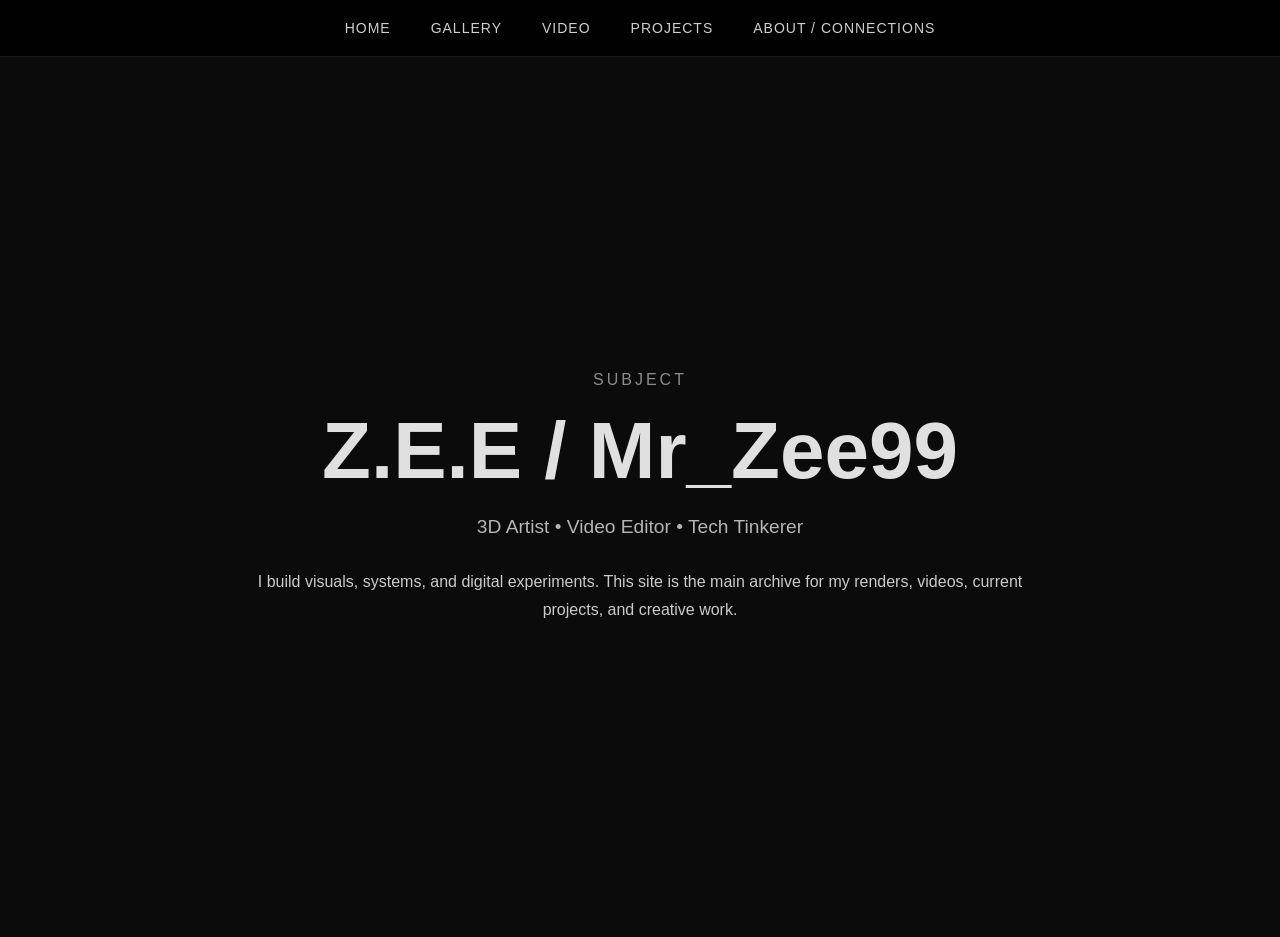
==== index.html @ e20576ad "Make index the standalone homepage" ====
<!DOCTYPE html>
<html lang="en">
<head>
  <meta charset="UTF-8" />
  <meta name="viewport" content="width=device-width, initial-scale=1.0" />
  <title>Azariah | Portfolio</title>
  <link rel="stylesheet" href="style.css" />
</head>

<body>

  <nav class="site-nav">
    <a href="index.html">Home</a>
    <a href="gallery.html">Gallery</a>
    <a href="video.html">Video</a>
    <a href="projects.html">Projects</a>
    <a href="about.html">About / Connections</a>
  </nav>

  <main class="home-section">
    <div class="home-content">
      <p class="eyebrow">Subject</p>
      <h1>Z.E.E / Mr_Zee99</h1>
      <p class="subtitle">3D Artist • Video Editor • Tech Tinkerer</p>
      <p class="home-copy">
        I build visuals, systems, and digital experiments. This site is the main archive for my renders,
        videos, current projects, and creative work.
      </p>
    </div>
  </main>

</body>
</html>
---- style.css ----
body {
  background: #0b0b0b;
  color: #e0e0e0;
  font-family: Arial, sans-serif;
  margin: 0;
  padding: 0;
  scroll-behavior: smooth;
}

/* NAVIGATION */
.site-nav {
  position: sticky;
  top: 0;
  z-index: 1000;

  display: flex;
  justify-content: center;
  gap: 40px;

  padding: 20px;
  background: rgba(0, 0, 0, 0.9);
  border-bottom: 1px solid rgba(255,255,255,0.08);
}

.site-nav a {
  color: #cfcfcf;
  text-decoration: none;
  text-transform: uppercase;
  font-size: 14px;
  letter-spacing: 1px;
}

/* HOME */
.home-section {
  min-height: 80vh;

  display: flex;
  align-items: center;
  justify-content: center;

  padding: 80px 20px;
}

.home-content {
  max-width: 800px;
  text-align: center;
}

.eyebrow {
  text-transform: uppercase;
  letter-spacing: 3px;
  opacity: 0.6;
}

.home-content h1 {
  font-size: 5rem;
  margin: 10px 0;
}

.subtitle {
  font-size: 1.2rem;
  opacity: 0.8;
}

.home-copy {
  margin-top: 30px;
  line-height: 1.7;
  opacity: 0.9;
}

.home-actions {
  margin-top: 40px;

  display: flex;
  justify-content: center;
  gap: 20px;
  flex-wrap: wrap;
}

.home-actions a {
  color: white;
  text-decoration: none;
  border: 1px solid rgba(255,255,255,0.2);
  padding: 14px 24px;
}

/* GENERAL SECTIONS */
.page-section {
  padding: 80px 20px;
}

.section-title {
  text-align: center;
  font-size: 2.5rem;
  margin-bottom: 40px;
}

.placeholder-section {
  text-align: center;
}

/* GALLERY */
.gallery {
  display: grid;
  grid-template-columns: repeat(auto-fill, minmax(250px, 1fr));
  gap: 16px;
  max-width: 1600px;
  margin: auto;
}

.gallery img {
  width: 100%;
  border-radius: 6px;
  cursor: pointer;
  transition: transform 0.2s ease;
}

.gallery img:hover {
  transform: scale(1.02);
}

/* LIGHTBOX */
.lightbox {
  display: none;
  position: fixed;
  z-index: 9999;
  top: 0;
  left: 0;
  width: 100vw;
  height: 100vh;
  background: rgba(0,0,0,0.9);
  justify-content: center;
  align-items: center;
}

.lightbox img {
  max-width: 90%;
  max-height: 90%;
}

.close {
  position: absolute;
  top: 30px;
  right: 40px;
  font-size: 40px;
  color: white;
  cursor: pointer;
}

/* VIDEO */
.video-grid {
  display: grid;
  grid-template-columns: repeat(auto-fill, minmax(350px, 1fr));
  gap: 24px;
  max-width: 1600px;
  margin: auto;
}

.video-wrapper {
  position: relative;
  width: 100%;
  padding-bottom: 56.25%;
  background: #111;
  overflow: hidden;
}

.video-wrapper iframe {
  position: absolute;
  top: 0;
  left: 0;
  width: 100%;
  height: 100%;
  border: none;
}

/* FOOTER */
.social-footer {
  display: flex;
  justify-content: center;
  gap: 40px;
  flex-wrap: wrap;

  padding: 60px 20px;
  margin-top: 60px;

  border-top: 1px solid rgba(255,255,255,0.08);
}

.social-link {
  display: flex;
  align-items: center;
  gap: 10px;

  color: #aaa;
  text-decoration: none;
}

.social-link img {
  width: 18px;
  height: 18px;
}
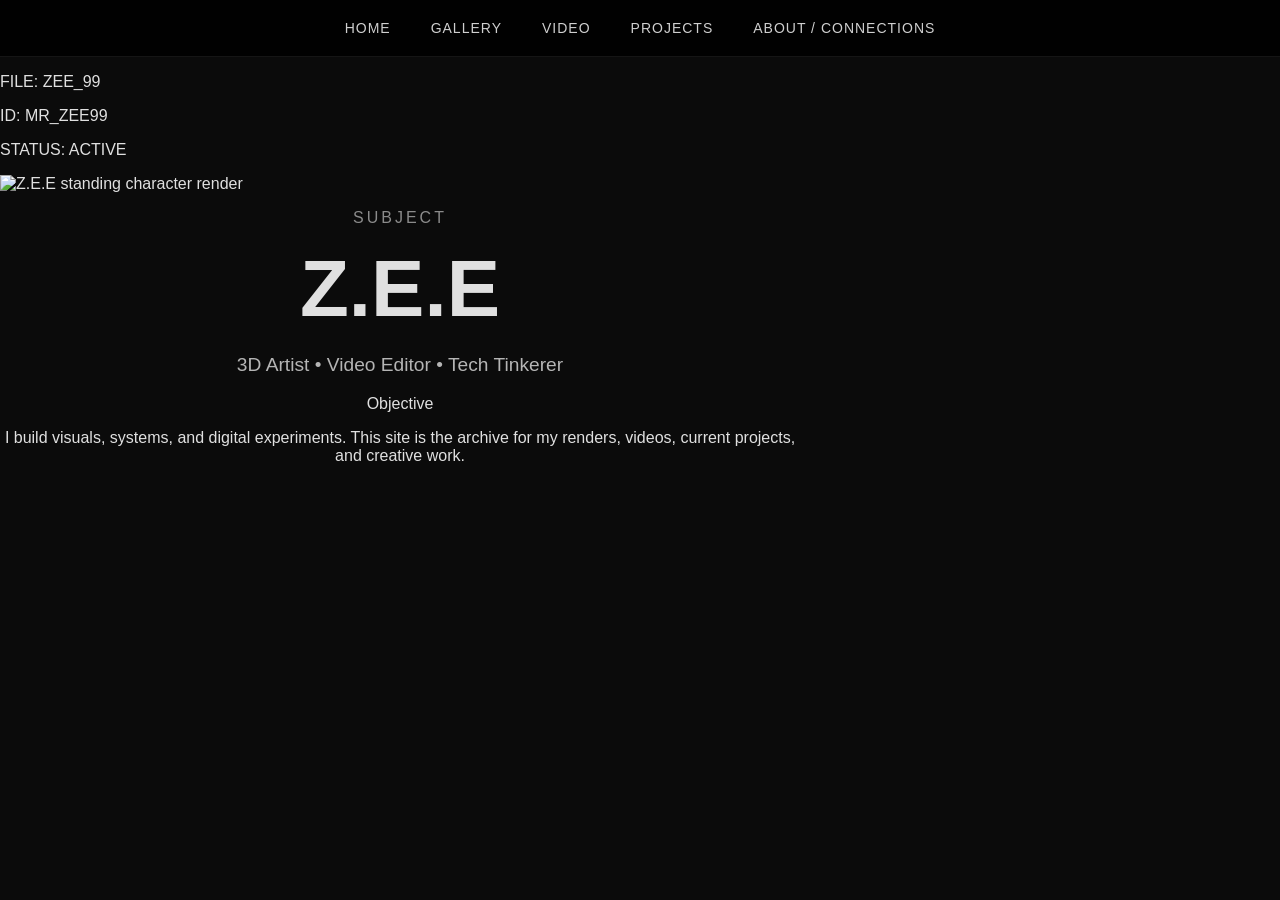
==== commit 3d82e203: "Build dossier-style homepage" ====
--- a/index.html
+++ b/index.html
@@ -7,9 +7,9 @@
   <link rel="stylesheet" href="style.css" />
 </head>
 
-<body>
+<body class="home-page">
 
-  <nav class="site-nav">
+  <nav class="site-nav dossier-nav">
     <a href="index.html">Home</a>
     <a href="gallery.html">Gallery</a>
     <a href="video.html">Video</a>
@@ -17,16 +17,36 @@
     <a href="about.html">About / Connections</a>
   </nav>
 
-  <main class="home-section">
-    <div class="home-content">
-      <p class="eyebrow">Subject</p>
-      <h1>Z.E.E / Mr_Zee99</h1>
-      <p class="subtitle">3D Artist • Video Editor • Tech Tinkerer</p>
-      <p class="home-copy">
-        I build visuals, systems, and digital experiments. This site is the main archive for my renders,
-        videos, current projects, and creative work.
-      </p>
-    </div>
+  <main class="home-dossier">
+    <section class="home-frame">
+      <div class="home-meta">
+        <p>FILE: ZEE_99</p>
+        <p>ID: MR_ZEE99</p>
+        <p>STATUS: ACTIVE</p>
+      </div>
+
+      <div class="home-visual">
+        <img src="img_home/Zee stand.png" alt="Z.E.E standing character render" />
+      </div>
+
+      <div class="home-content dossier-panel">
+        <p class="eyebrow">Subject</p>
+        <h1>Z.E.E</h1>
+        <p class="subtitle">3D Artist • Video Editor • Tech Tinkerer</p>
+
+        <div class="objective-box">
+          <p class="panel-label">Objective</p>
+          <p>
+            I build visuals, systems, and digital experiments. This site is the archive for my renders,
+            videos, current projects, and creative work.
+          </p>
+        </div>
+      </div>
+
+      <div class="barcode" aria-hidden="true">
+        <span></span><span></span><span></span><span></span><span></span><span></span><span></span><span></span>
+      </div>
+    </section>
   </main>
 
 </body>
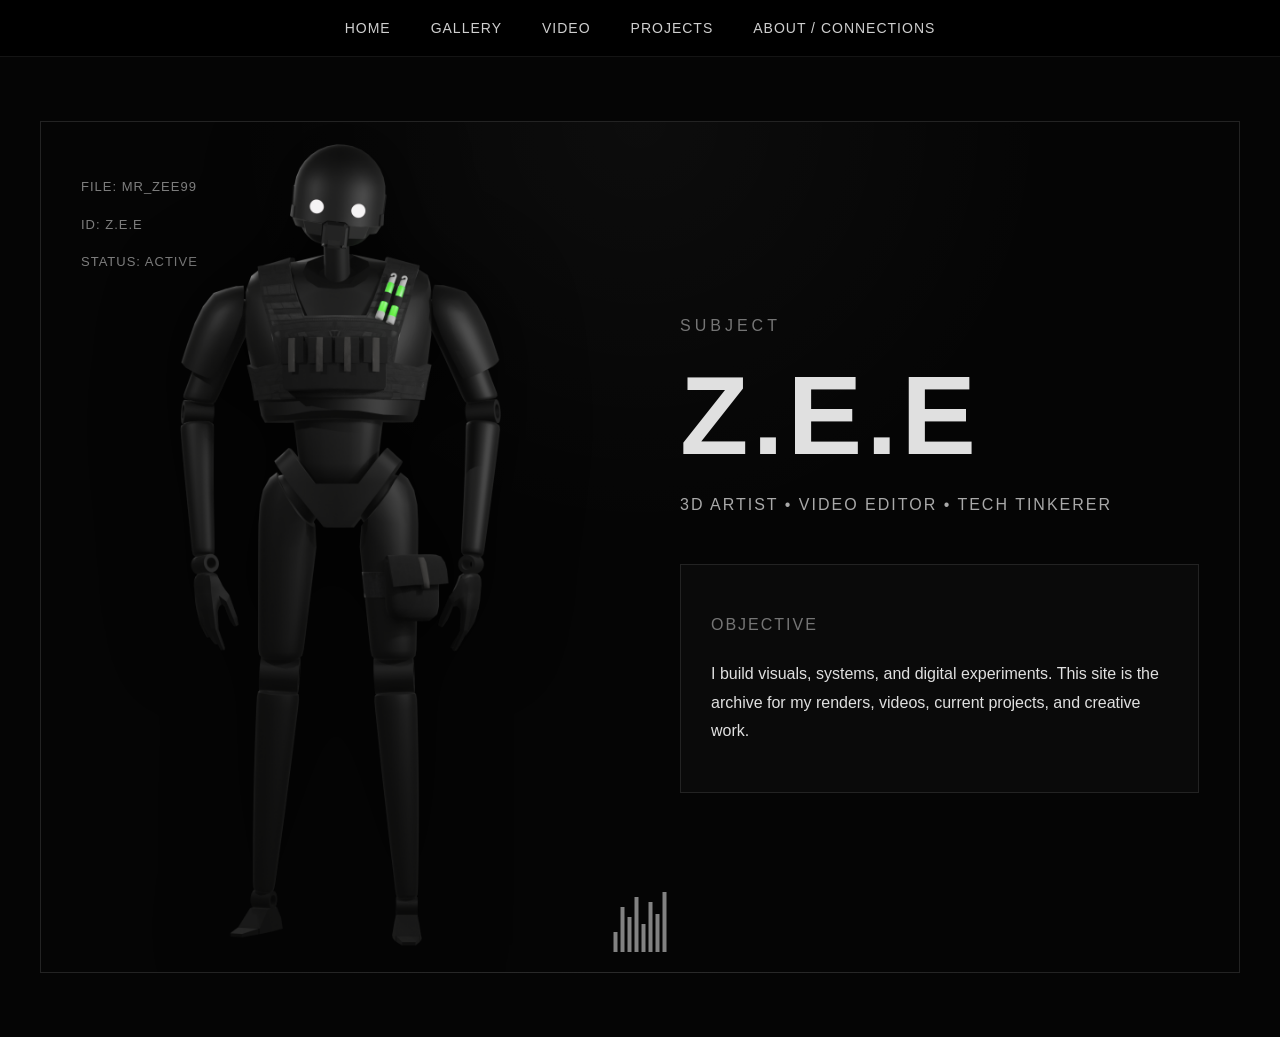
==== commit ae72a6c3: "Fix homepage render path and dossier metadata" ====
--- a/index.html
+++ b/index.html
@@ -20,13 +20,13 @@
   <main class="home-dossier">
     <section class="home-frame">
       <div class="home-meta">
-        <p>FILE: ZEE_99</p>
-        <p>ID: MR_ZEE99</p>
+        <p>FILE: MR_ZEE99</p>
+        <p>ID: Z.E.E</p>
         <p>STATUS: ACTIVE</p>
       </div>
 
       <div class="home-visual">
-        <img src="img_home/Zee stand.png" alt="Z.E.E standing character render" />
+        <img src="img_home/Z.E.E STAND.png" alt="Z.E.E standing character render" />
       </div>
 
       <div class="home-content dossier-panel">
--- a/style.css
+++ b/style.css
@@ -1,10 +1,9 @@
 body {
-  background: #0b0b0b;
+  background: #050505;
   color: #e0e0e0;
   font-family: Arial, sans-serif;
   margin: 0;
   padding: 0;
-  scroll-behavior: smooth;
 }
 
 /* NAVIGATION */
@@ -18,7 +17,8 @@
   gap: 40px;
 
   padding: 20px;
-  background: rgba(0, 0, 0, 0.9);
+
+  background: rgba(0, 0, 0, 0.92);
   border-bottom: 1px solid rgba(255,255,255,0.08);
 }
 
@@ -28,61 +28,142 @@
   text-transform: uppercase;
   font-size: 14px;
   letter-spacing: 1px;
-}
-
-/* HOME */
-.home-section {
-  min-height: 80vh;
-
-  display: flex;
+
+  transition: opacity 0.2s ease;
+}
+
+.site-nav a:hover {
+  opacity: 0.7;
+}
+
+/* HOME PAGE */
+.home-page {
+  overflow-x: hidden;
+}
+
+.home-dossier {
+  min-height: 100vh;
+
+  display: flex;
+  justify-content: center;
   align-items: center;
-  justify-content: center;
-
-  padding: 80px 20px;
+
+  padding: 40px;
+}
+
+.home-frame {
+  position: relative;
+
+  width: 100%;
+  max-width: 1500px;
+  min-height: 780px;
+
+  border: 1px solid rgba(255,255,255,0.12);
+  background: radial-gradient(circle at top, rgba(255,255,255,0.03), transparent 40%);
+
+  display: grid;
+  grid-template-columns: 1fr 1fr;
+  align-items: center;
+
+  overflow: hidden;
+}
+
+.home-meta {
+  position: absolute;
+  top: 40px;
+  left: 40px;
+
+  font-size: 13px;
+  letter-spacing: 1px;
+  line-height: 1.9;
+  opacity: 0.55;
+}
+
+.home-visual {
+  display: flex;
+  justify-content: center;
+  align-items: end;
+
+  height: 100%;
+}
+
+.home-visual img {
+  max-height: 850px;
+  width: auto;
+
+  filter: drop-shadow(0 0 40px rgba(0,0,0,0.8));
 }
 
 .home-content {
-  max-width: 800px;
-  text-align: center;
+  max-width: 550px;
+  padding: 40px;
 }
 
 .eyebrow {
   text-transform: uppercase;
-  letter-spacing: 3px;
-  opacity: 0.6;
+  letter-spacing: 4px;
+  opacity: 0.5;
 }
 
 .home-content h1 {
-  font-size: 5rem;
+  font-size: 7rem;
   margin: 10px 0;
+  letter-spacing: 4px;
 }
 
 .subtitle {
-  font-size: 1.2rem;
-  opacity: 0.8;
-}
-
-.home-copy {
-  margin-top: 30px;
-  line-height: 1.7;
-  opacity: 0.9;
-}
-
-.home-actions {
-  margin-top: 40px;
-
-  display: flex;
-  justify-content: center;
-  gap: 20px;
-  flex-wrap: wrap;
-}
-
-.home-actions a {
-  color: white;
-  text-decoration: none;
-  border: 1px solid rgba(255,255,255,0.2);
-  padding: 14px 24px;
-}
+  font-size: 1rem;
+  letter-spacing: 2px;
+  opacity: 0.75;
+  text-transform: uppercase;
+}
+
+.objective-box {
+  margin-top: 50px;
+  padding: 30px;
+
+  border: 1px solid rgba(255,255,255,0.1);
+  background: rgba(255,255,255,0.02);
+}
+
+.panel-label {
+  text-transform: uppercase;
+  letter-spacing: 2px;
+  opacity: 0.5;
+  margin-bottom: 20px;
+}
+
+.objective-box p {
+  line-height: 1.8;
+}
+
+.barcode {
+  position: absolute;
+  bottom: 20px;
+  left: 50%;
+
+  transform: translateX(-50%);
+
+  display: flex;
+  gap: 3px;
+  align-items: end;
+
+  height: 60px;
+}
+
+.barcode span {
+  width: 4px;
+  background: rgba(255,255,255,0.5);
+}
+
+.barcode span:nth-child(1) { height: 20px; }
+.barcode span:nth-child(2) { height: 45px; }
+.barcode span:nth-child(3) { height: 35px; }
+.barcode span:nth-child(4) { height: 55px; }
+.barcode span:nth-child(5) { height: 28px; }
+.barcode span:nth-child(6) { height: 50px; }
+.barcode span:nth-child(7) { height: 38px; }
+.barcode span:nth-child(8) { height: 60px; }
 
 /* GENERAL SECTIONS */
 .page-section {
@@ -199,3 +280,24 @@
   width: 18px;
   height: 18px;
 }
+
+/* RESPONSIVE */
+@media (max-width: 1100px) {
+  .home-frame {
+    grid-template-columns: 1fr;
+    padding-top: 100px;
+  }
+
+  .home-content {
+    text-align: center;
+    margin: auto;
+  }
+
+  .home-content h1 {
+    font-size: 4rem;
+  }
+
+  .home-visual img {
+    max-height: 500px;
+  }
+}
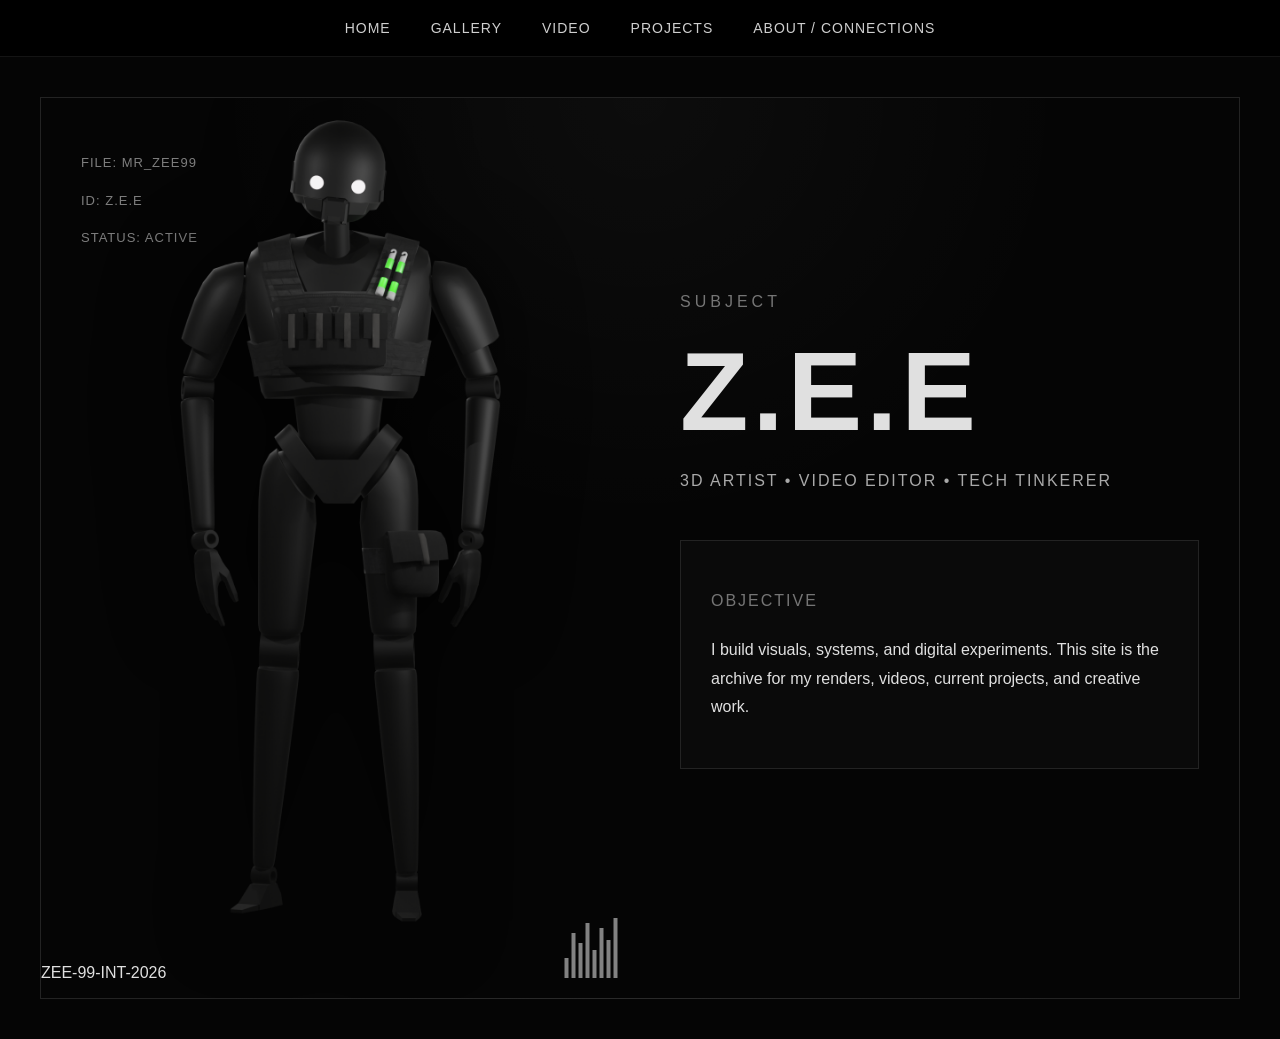
==== commit 2abe5ff5: "Add homepage side grid and stronger barcode markup" ====
--- a/index.html
+++ b/index.html
@@ -19,6 +19,9 @@
 
   <main class="home-dossier">
     <section class="home-frame">
+      <div class="side-grid side-grid-left" aria-hidden="true"></div>
+      <div class="side-grid side-grid-right" aria-hidden="true"></div>
+
       <div class="home-meta">
         <p>FILE: MR_ZEE99</p>
         <p>ID: Z.E.E</p>
@@ -43,8 +46,13 @@
         </div>
       </div>
 
-      <div class="barcode" aria-hidden="true">
-        <span></span><span></span><span></span><span></span><span></span><span></span><span></span><span></span>
+      <div class="barcode-block" aria-hidden="true">
+        <div class="barcode">
+          <span></span><span></span><span></span><span></span><span></span><span></span><span></span><span></span>
+          <span></span><span></span><span></span><span></span><span></span><span></span><span></span><span></span>
+          <span></span><span></span><span></span><span></span><span></span><span></span>
+        </div>
+        <p>ZEE-99-INT-2026</p>
       </div>
     </section>
   </main>
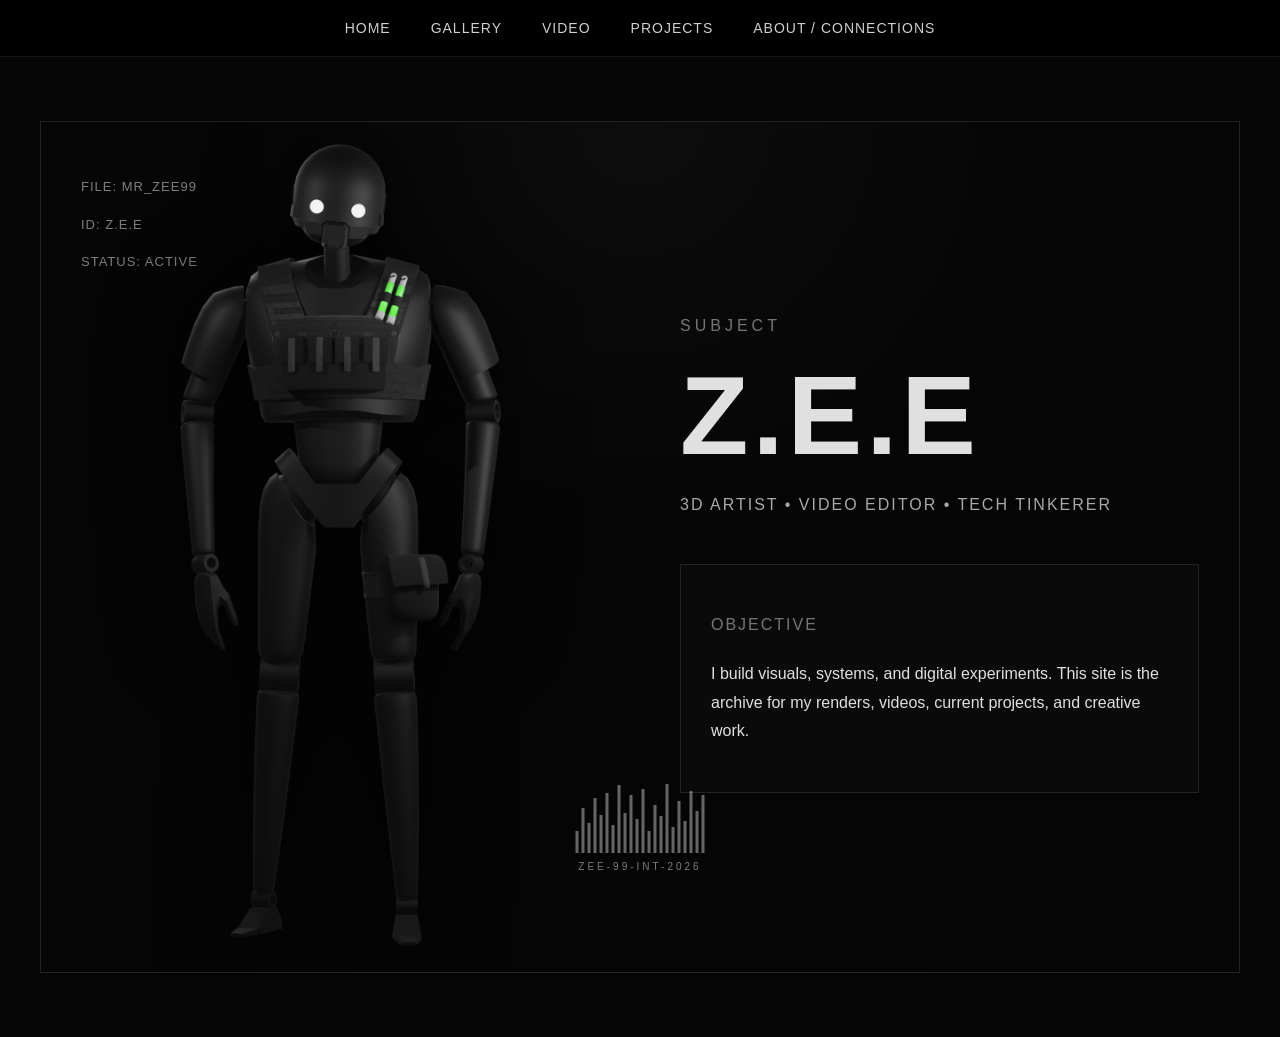
==== commit 7052d179: "Move barcode below frame and remove side grid markup" ====
--- a/index.html
+++ b/index.html
@@ -19,9 +19,6 @@
 
   <main class="home-dossier">
     <section class="home-frame">
-      <div class="side-grid side-grid-left" aria-hidden="true"></div>
-      <div class="side-grid side-grid-right" aria-hidden="true"></div>
-
       <div class="home-meta">
         <p>FILE: MR_ZEE99</p>
         <p>ID: Z.E.E</p>
@@ -45,16 +42,16 @@
           </p>
         </div>
       </div>
+    </section>
 
-      <div class="barcode-block" aria-hidden="true">
-        <div class="barcode">
-          <span></span><span></span><span></span><span></span><span></span><span></span><span></span><span></span>
-          <span></span><span></span><span></span><span></span><span></span><span></span><span></span><span></span>
-          <span></span><span></span><span></span><span></span><span></span><span></span>
-        </div>
-        <p>ZEE-99-INT-2026</p>
+    <div class="barcode-block" aria-hidden="true">
+      <div class="barcode">
+        <span></span><span></span><span></span><span></span><span></span><span></span><span></span><span></span>
+        <span></span><span></span><span></span><span></span><span></span><span></span><span></span><span></span>
+        <span></span><span></span><span></span><span></span><span></span><span></span>
       </div>
-    </section>
+      <p>ZEE-99-INT-2026</p>
+    </div>
   </main>
 
 </body>
--- a/style.css
+++ b/style.css
@@ -68,6 +68,71 @@
   overflow: hidden;
 }
 
+/* SIDE GRID LINES */
+.side-grid {
+  position: absolute;
+  top: 50%;
+
+  width: 60px;
+  height: 70%;
+
+  transform: translateY(-50%);
+
+  opacity: 0.25;
+}
+
+.side-grid::before {
+  content: "";
+  position: absolute;
+
+  top: 0;
+  bottom: 0;
+
+  width: 1px;
+  background: rgba(255,255,255,0.35);
+}
+
+.side-grid::after {
+  content: "";
+  position: absolute;
+
+  top: 0;
+  bottom: 0;
+  width: 100%;
+
+  background-image: repeating-linear-gradient(
+    to bottom,
+    transparent 0px,
+    transparent 55px,
+    rgba(255,255,255,0.35) 55px,
+    rgba(255,255,255,0.35) 57px
+  );
+}
+
+.side-grid-left {
+  left: 18px;
+}
+
+.side-grid-left::before {
+  left: 22px;
+}
+
+.side-grid-left::after {
+  left: 22px;
+}
+
+.side-grid-right {
+  right: 18px;
+}
+
+.side-grid-right::before {
+  right: 22px;
+}
+
+.side-grid-right::after {
+  right: 22px;
+}
+
 .home-meta {
   position: absolute;
   top: 40px;
@@ -137,33 +202,62 @@
   line-height: 1.8;
 }
 
+/* BARCODE */
+.barcode-block {
+  position: absolute;
+  bottom: 18px;
+  left: 50%;
+
+  transform: translateX(-50%);
+
+  display: flex;
+  flex-direction: column;
+  align-items: center;
+
+  opacity: 0.55;
+}
+
 .barcode {
-  position: absolute;
-  bottom: 20px;
-  left: 50%;
-
-  transform: translateX(-50%);
-
   display: flex;
   gap: 3px;
   align-items: end;
 
-  height: 60px;
+  height: 70px;
 }
 
 .barcode span {
-  width: 4px;
-  background: rgba(255,255,255,0.5);
-}
-
-.barcode span:nth-child(1) { height: 20px; }
+  width: 3px;
+  background: rgba(255,255,255,0.7);
+}
+
+.barcode span:nth-child(1) { height: 22px; }
 .barcode span:nth-child(2) { height: 45px; }
-.barcode span:nth-child(3) { height: 35px; }
+.barcode span:nth-child(3) { height: 30px; }
 .barcode span:nth-child(4) { height: 55px; }
-.barcode span:nth-child(5) { height: 28px; }
-.barcode span:nth-child(6) { height: 50px; }
-.barcode span:nth-child(7) { height: 38px; }
-.barcode span:nth-child(8) { height: 60px; }
+.barcode span:nth-child(5) { height: 38px; }
+.barcode span:nth-child(6) { height: 60px; }
+.barcode span:nth-child(7) { height: 28px; }
+.barcode span:nth-child(8) { height: 68px; }
+.barcode span:nth-child(9) { height: 40px; }
+.barcode span:nth-child(10) { height: 58px; }
+.barcode span:nth-child(11) { height: 34px; }
+.barcode span:nth-child(12) { height: 64px; }
+.barcode span:nth-child(13) { height: 22px; }
+.barcode span:nth-child(14) { height: 48px; }
+.barcode span:nth-child(15) { height: 37px; }
+.barcode span:nth-child(16) { height: 69px; }
+.barcode span:nth-child(17) { height: 26px; }
+.barcode span:nth-child(18) { height: 52px; }
+.barcode span:nth-child(19) { height: 32px; }
+.barcode span:nth-child(20) { height: 62px; }
+.barcode span:nth-child(21) { height: 42px; }
+.barcode span:nth-child(22) { height: 58px; }
+
+.barcode-block p {
+  margin-top: 8px;
+  font-size: 10px;
+  letter-spacing: 3px;
+}
 
 /* GENERAL SECTIONS */
 .page-section {
@@ -300,4 +394,8 @@
   .home-visual img {
     max-height: 500px;
   }
-}
+
+  .side-grid {
+    display: none;
+  }
+}
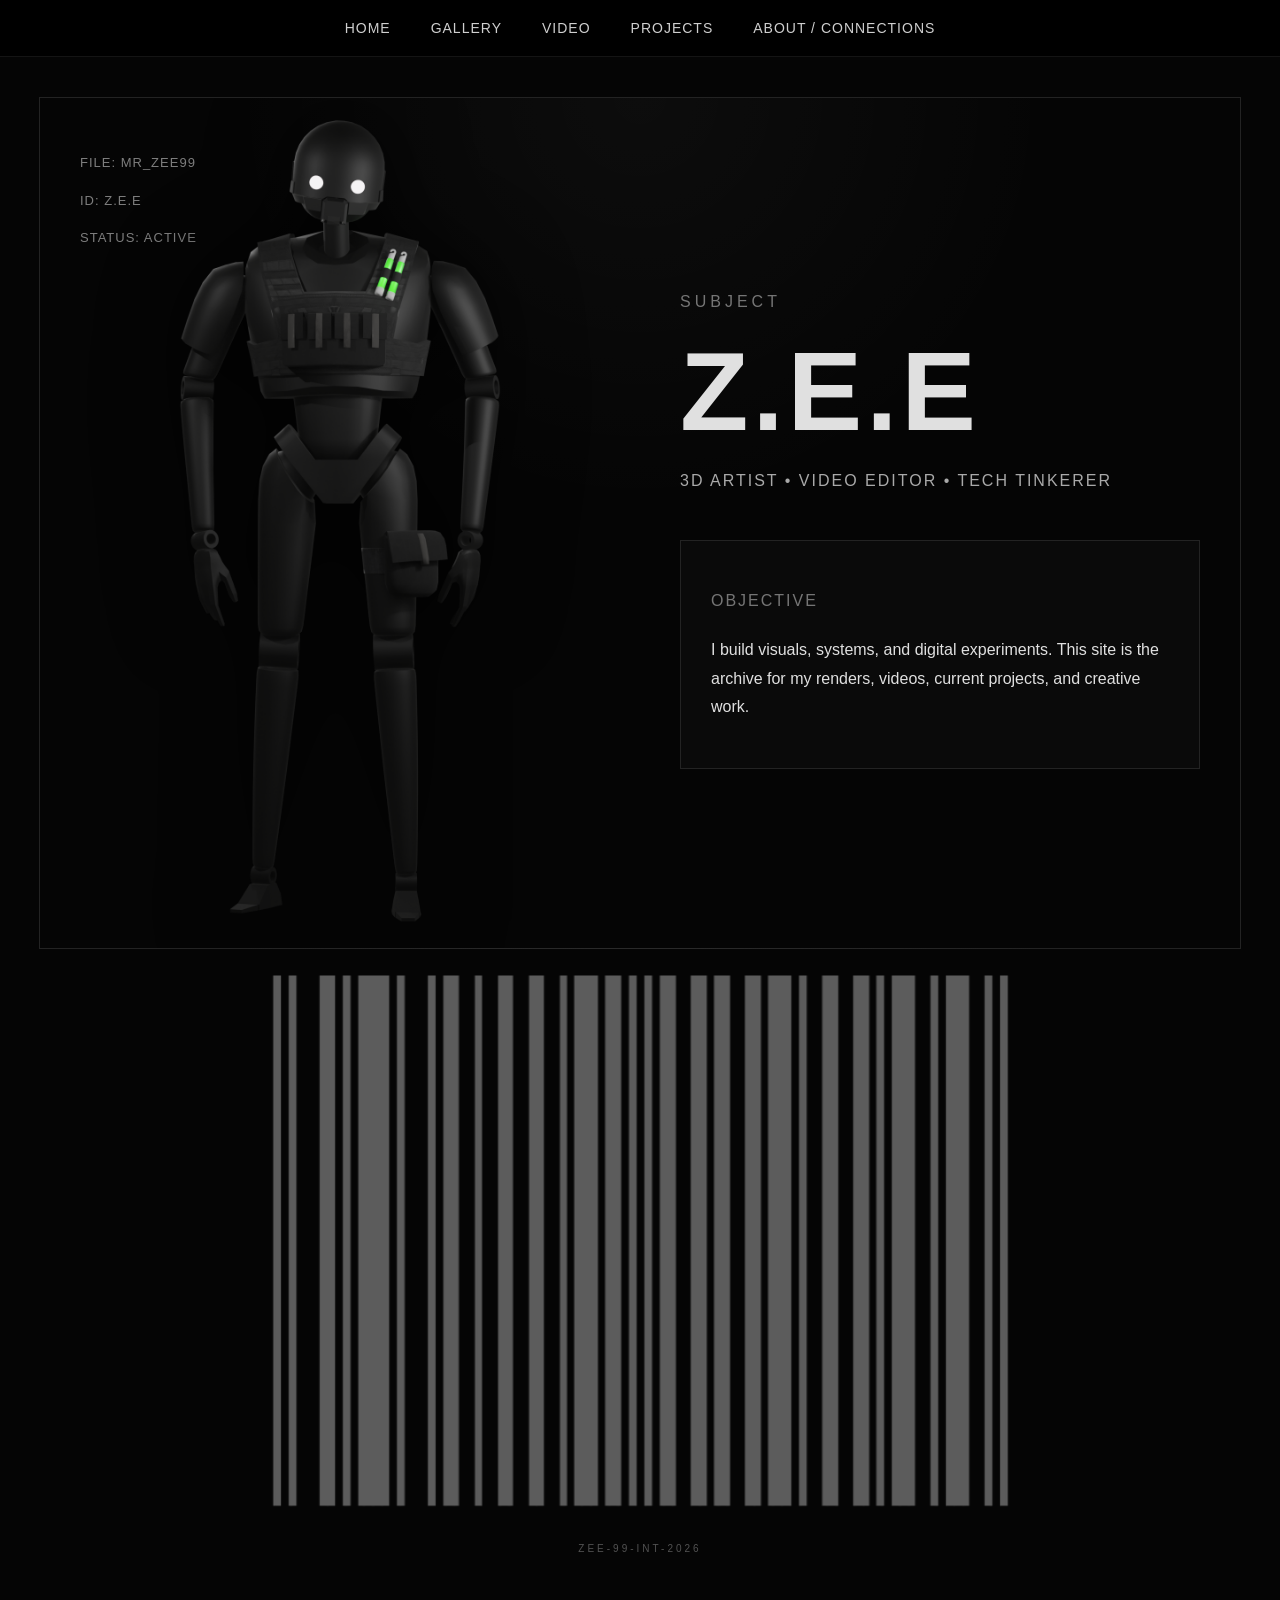
==== commit 8902a43a: "Use uploaded barcode image below homepage frame" ====
--- a/index.html
+++ b/index.html
@@ -45,11 +45,7 @@
     </section>
 
     <div class="barcode-block" aria-hidden="true">
-      <div class="barcode">
-        <span></span><span></span><span></span><span></span><span></span><span></span><span></span><span></span>
-        <span></span><span></span><span></span><span></span><span></span><span></span><span></span><span></span>
-        <span></span><span></span><span></span><span></span><span></span><span></span>
-      </div>
+      <img src="img_home/Barcode.png" alt="" />
       <p>ZEE-99-INT-2026</p>
     </div>
   </main>
--- a/style.css
+++ b/style.css
@@ -45,6 +45,7 @@
   min-height: 100vh;
 
   display: flex;
+  flex-direction: column;
   justify-content: center;
   align-items: center;
 
@@ -66,71 +67,6 @@
   align-items: center;
 
   overflow: hidden;
-}
-
-/* SIDE GRID LINES */
-.side-grid {
-  position: absolute;
-  top: 50%;
-
-  width: 60px;
-  height: 70%;
-
-  transform: translateY(-50%);
-
-  opacity: 0.25;
-}
-
-.side-grid::before {
-  content: "";
-  position: absolute;
-
-  top: 0;
-  bottom: 0;
-
-  width: 1px;
-  background: rgba(255,255,255,0.35);
-}
-
-.side-grid::after {
-  content: "";
-  position: absolute;
-
-  top: 0;
-  bottom: 0;
-  width: 100%;
-
-  background-image: repeating-linear-gradient(
-    to bottom,
-    transparent 0px,
-    transparent 55px,
-    rgba(255,255,255,0.35) 55px,
-    rgba(255,255,255,0.35) 57px
-  );
-}
-
-.side-grid-left {
-  left: 18px;
-}
-
-.side-grid-left::before {
-  left: 22px;
-}
-
-.side-grid-left::after {
-  left: 22px;
-}
-
-.side-grid-right {
-  right: 18px;
-}
-
-.side-grid-right::before {
-  right: 22px;
-}
-
-.side-grid-right::after {
-  right: 22px;
 }
 
 .home-meta {
@@ -204,57 +140,61 @@
 
 /* BARCODE */
 .barcode-block {
+  margin-top: 18px;
+
+  display: flex;
+  flex-direction: column;
+  align-items: center;
+
+  opacity: 0.35;
+}
+
+.barcode {
+  position: relative;
+
+  width: 260px;
+  height: 80px;
+
+  background:
+    repeating-linear-gradient(
+      to right,
+      rgba(255,255,255,0.95) 0px,
+      rgba(255,255,255,0.95) 2px,
+      transparent 2px,
+      transparent 4px,
+      rgba(255,255,255,0.7) 4px,
+      rgba(255,255,255,0.7) 7px,
+      transparent 7px,
+      transparent 10px,
+      rgba(255,255,255,0.95) 10px,
+      rgba(255,255,255,0.95) 14px,
+      transparent 14px,
+      transparent 18px,
+      rgba(255,255,255,0.6) 18px,
+      rgba(255,255,255,0.6) 20px,
+      transparent 20px,
+      transparent 24px
+    );
+
+  mask-image: linear-gradient(to bottom, transparent 0%, white 12%, white 88%, transparent 100%);
+}
+
+.barcode::after {
+  content: "392711194124";
+
   position: absolute;
-  bottom: 18px;
+  bottom: -18px;
   left: 50%;
 
   transform: translateX(-50%);
 
-  display: flex;
-  flex-direction: column;
-  align-items: center;
-
-  opacity: 0.55;
-}
-
-.barcode {
-  display: flex;
-  gap: 3px;
-  align-items: end;
-
-  height: 70px;
-}
-
-.barcode span {
-  width: 3px;
-  background: rgba(255,255,255,0.7);
-}
-
-.barcode span:nth-child(1) { height: 22px; }
-.barcode span:nth-child(2) { height: 45px; }
-.barcode span:nth-child(3) { height: 30px; }
-.barcode span:nth-child(4) { height: 55px; }
-.barcode span:nth-child(5) { height: 38px; }
-.barcode span:nth-child(6) { height: 60px; }
-.barcode span:nth-child(7) { height: 28px; }
-.barcode span:nth-child(8) { height: 68px; }
-.barcode span:nth-child(9) { height: 40px; }
-.barcode span:nth-child(10) { height: 58px; }
-.barcode span:nth-child(11) { height: 34px; }
-.barcode span:nth-child(12) { height: 64px; }
-.barcode span:nth-child(13) { height: 22px; }
-.barcode span:nth-child(14) { height: 48px; }
-.barcode span:nth-child(15) { height: 37px; }
-.barcode span:nth-child(16) { height: 69px; }
-.barcode span:nth-child(17) { height: 26px; }
-.barcode span:nth-child(18) { height: 52px; }
-.barcode span:nth-child(19) { height: 32px; }
-.barcode span:nth-child(20) { height: 62px; }
-.barcode span:nth-child(21) { height: 42px; }
-.barcode span:nth-child(22) { height: 58px; }
+  font-size: 10px;
+  letter-spacing: 4px;
+  color: rgba(255,255,255,0.5);
+}
 
 .barcode-block p {
-  margin-top: 8px;
+  margin-top: 26px;
   font-size: 10px;
   letter-spacing: 3px;
 }
@@ -394,8 +334,4 @@
   .home-visual img {
     max-height: 500px;
   }
-
-  .side-grid {
-    display: none;
-  }
-}
+}
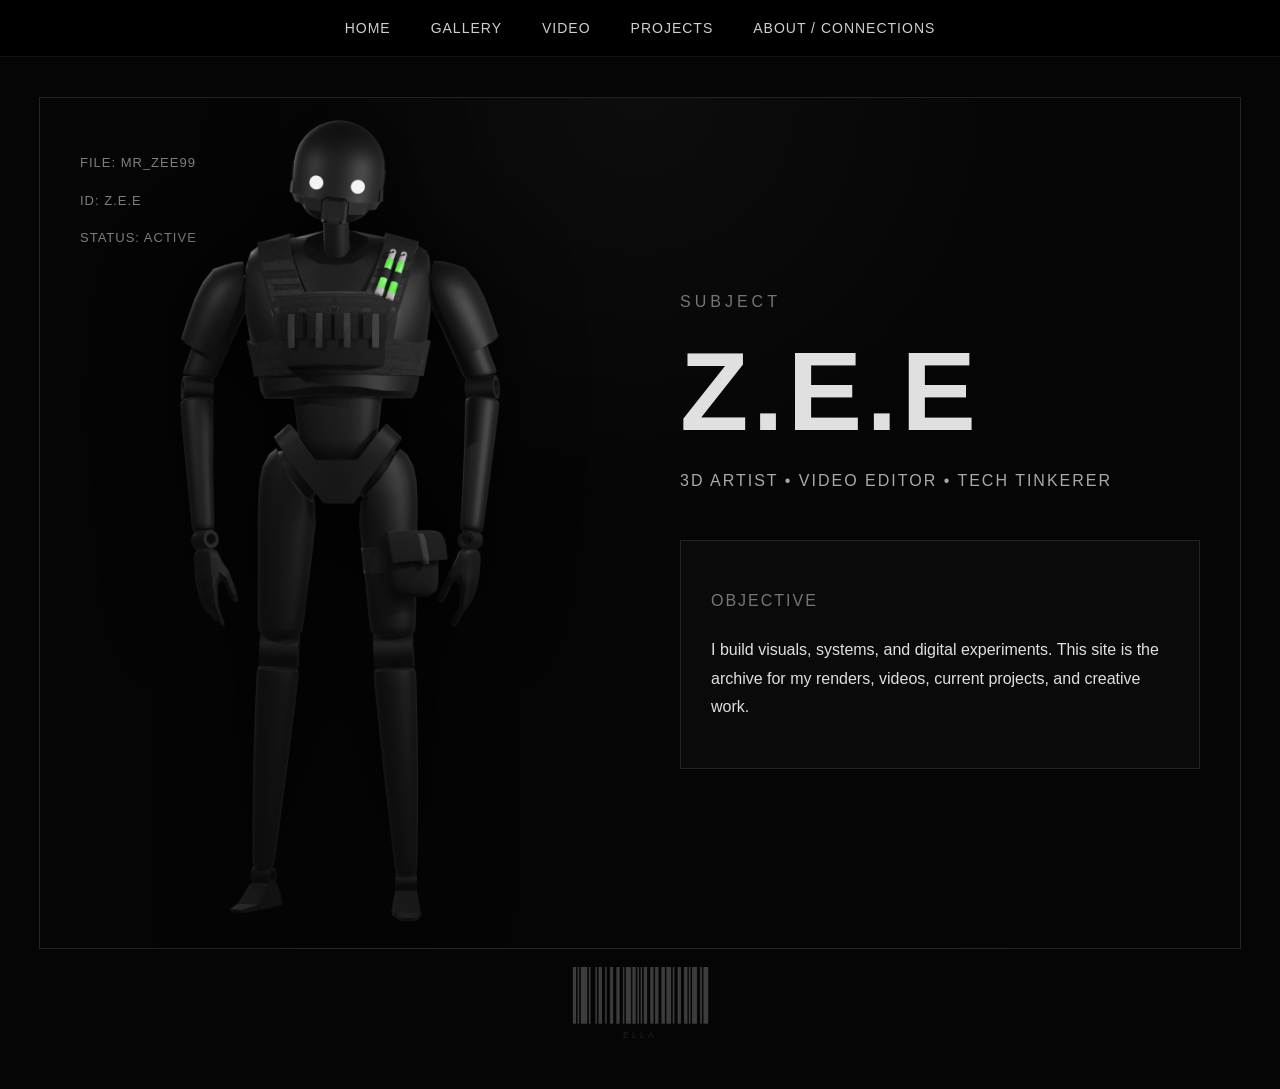
==== commit 6a977be9: "Update homepage barcode label to Ella" ====
--- a/index.html
+++ b/index.html
@@ -46,7 +46,7 @@
 
     <div class="barcode-block" aria-hidden="true">
       <img src="img_home/Barcode.png" alt="" />
-      <p>ZEE-99-INT-2026</p>
+      <p>ELLA</p>
     </div>
   </main>
 
--- a/style.css
+++ b/style.css
@@ -146,57 +146,26 @@
   flex-direction: column;
   align-items: center;
 
-  opacity: 0.35;
-}
-
-.barcode {
-  position: relative;
-
-  width: 260px;
-  height: 80px;
-
-  background:
-    repeating-linear-gradient(
-      to right,
-      rgba(255,255,255,0.95) 0px,
-      rgba(255,255,255,0.95) 2px,
-      transparent 2px,
-      transparent 4px,
-      rgba(255,255,255,0.7) 4px,
-      rgba(255,255,255,0.7) 7px,
-      transparent 7px,
-      transparent 10px,
-      rgba(255,255,255,0.95) 10px,
-      rgba(255,255,255,0.95) 14px,
-      transparent 14px,
-      transparent 18px,
-      rgba(255,255,255,0.6) 18px,
-      rgba(255,255,255,0.6) 20px,
-      transparent 20px,
-      transparent 24px
-    );
-
-  mask-image: linear-gradient(to bottom, transparent 0%, white 12%, white 88%, transparent 100%);
-}
-
-.barcode::after {
-  content: "392711194124";
-
-  position: absolute;
-  bottom: -18px;
-  left: 50%;
-
-  transform: translateX(-50%);
-
-  font-size: 10px;
-  letter-spacing: 4px;
-  color: rgba(255,255,255,0.5);
+  opacity: 0.22;
+
+  pointer-events: none;
+}
+
+.barcode-block img {
+  width: 140px;
+  max-width: 18vw;
+  height: auto;
+
+  image-rendering: crisp-edges;
+  filter: grayscale(1) brightness(1.2);
 }
 
 .barcode-block p {
-  margin-top: 26px;
-  font-size: 10px;
+  margin-top: 6px;
+
+  font-size: 9px;
   letter-spacing: 3px;
+  color: rgba(255,255,255,0.45);
 }
 
 /* GENERAL SECTIONS */
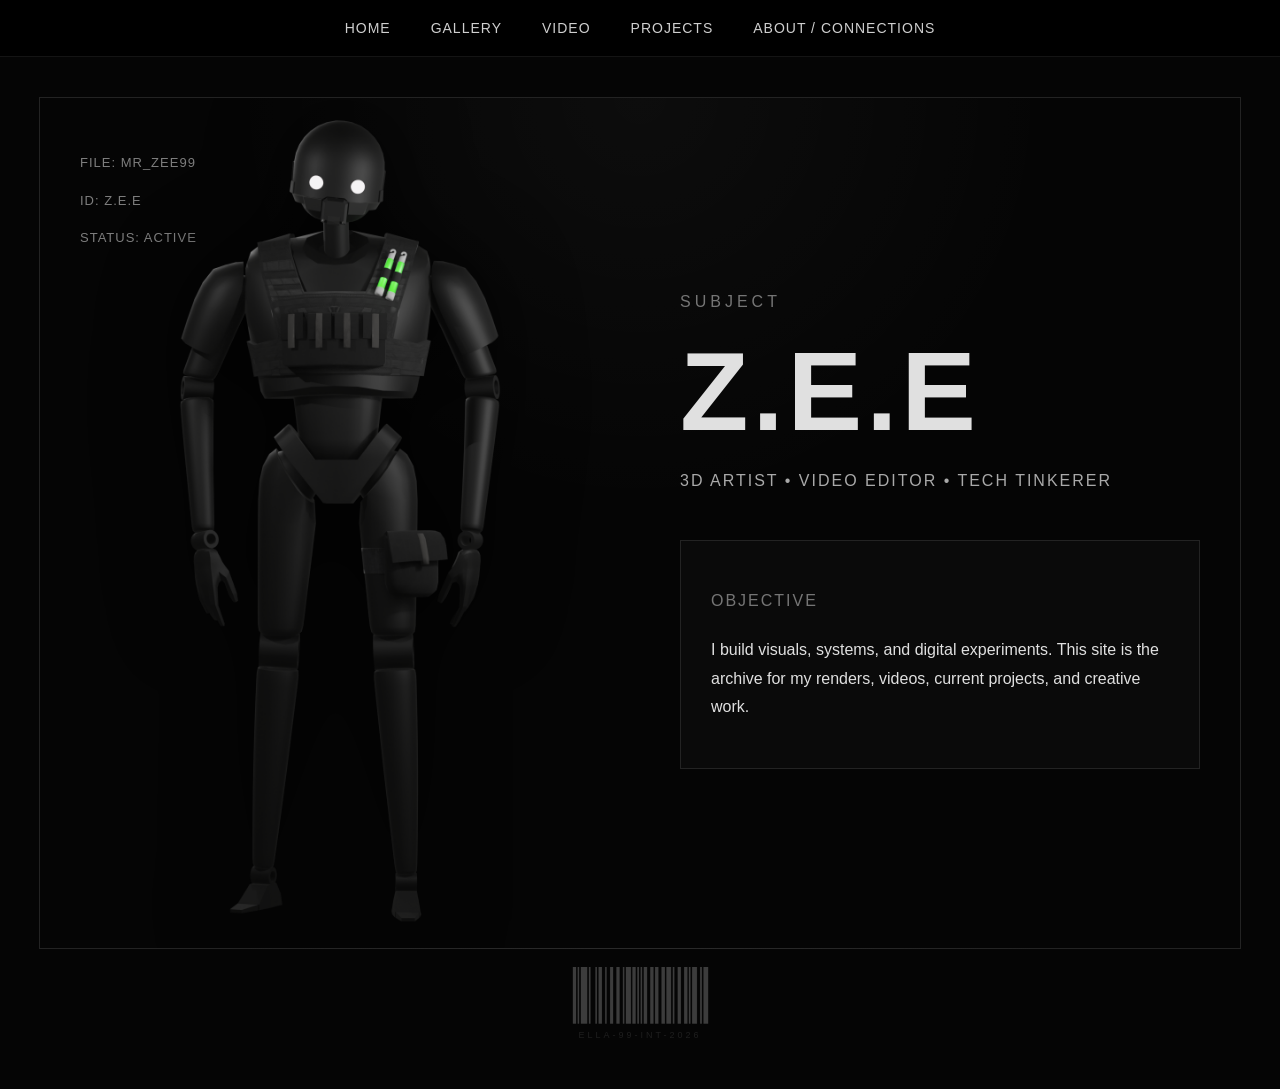
==== commit 30003f3e: "Replace barcode label prefix with Ella" ====
--- a/index.html
+++ b/index.html
@@ -46,7 +46,7 @@
 
     <div class="barcode-block" aria-hidden="true">
       <img src="img_home/Barcode.png" alt="" />
-      <p>ELLA</p>
+      <p>ELLA-99-INT-2026</p>
     </div>
   </main>
 
